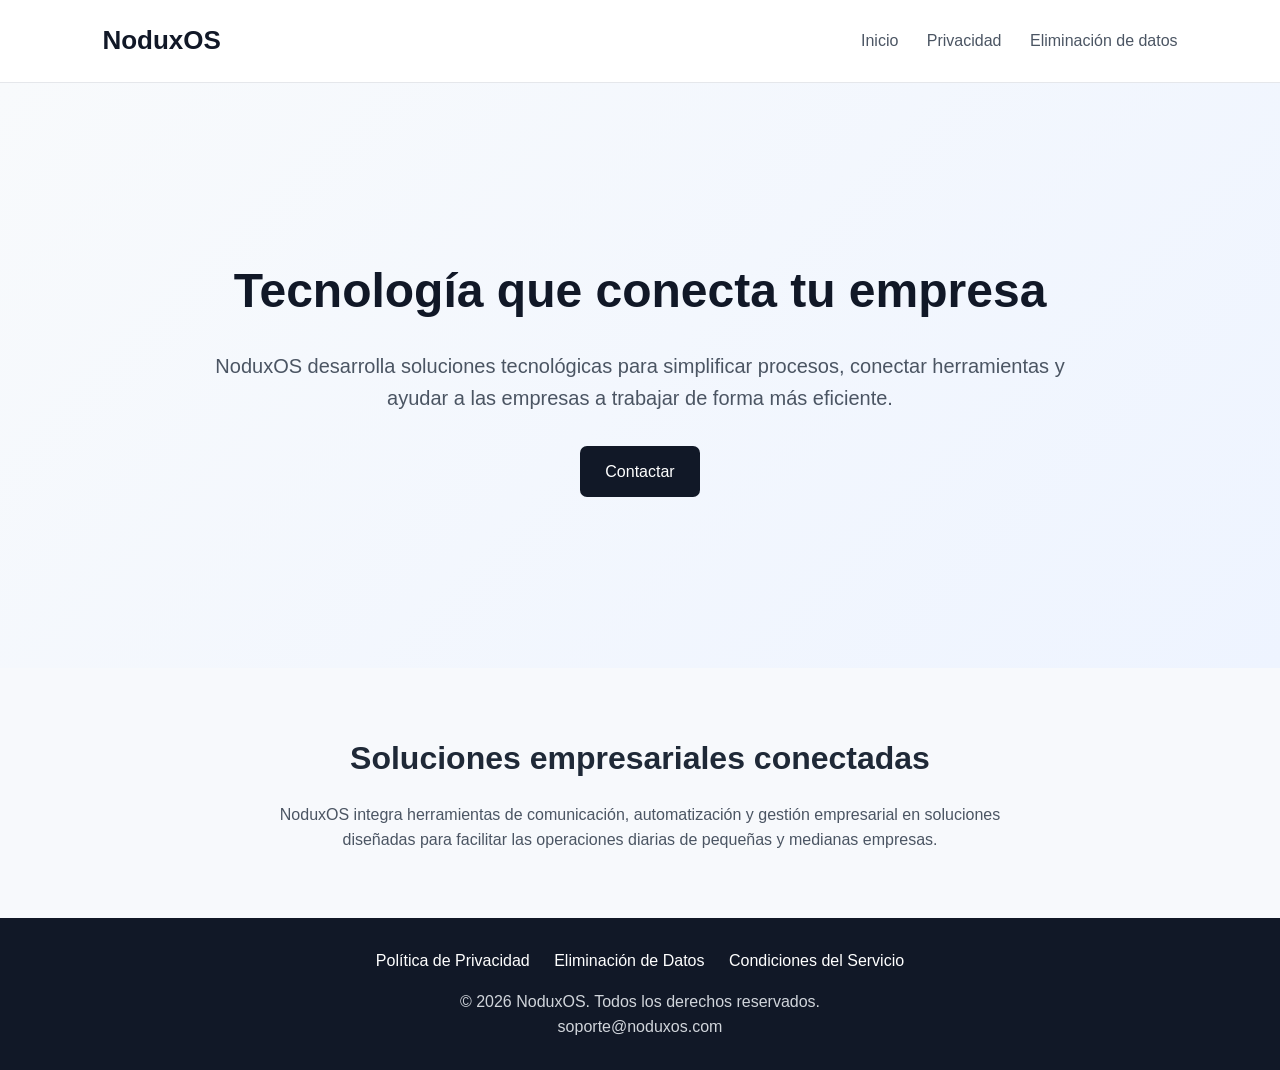
==== index.html @ 14323603 "Create index.html for NoduxOS website This HTML file sets up the structure and styling for the Nodux" ====
<!DOCTYPE html>
<html lang="es">
<head>
  <meta charset="UTF-8">
  <meta name="viewport" content="width=device-width, initial-scale=1.0">
  <meta name="description" content="NoduxOS - Soluciones tecnológicas para empresas">
  <title>NoduxOS | Tecnología para tu empresa</title>

  <style>
    * {
      box-sizing: border-box;
      margin: 0;
      padding: 0;
    }

    body {
      font-family: Arial, Helvetica, sans-serif;
      background: #f7f9fc;
      color: #1f2937;
      line-height: 1.6;
    }

    header {
      background: #ffffff;
      border-bottom: 1px solid #e5e7eb;
      padding: 20px 8%;
      display: flex;
      justify-content: space-between;
      align-items: center;
    }

    .logo {
      font-size: 26px;
      font-weight: bold;
      color: #111827;
    }

    nav a {
      color: #4b5563;
      text-decoration: none;
      margin-left: 24px;
    }

    nav a:hover {
      color: #111827;
    }

    .hero {
      min-height: 65vh;
      display: flex;
      align-items: center;
      justify-content: center;
      text-align: center;
      padding: 70px 20px;
      background: linear-gradient(135deg, #f8fafc, #eef4ff);
    }

    .hero-content {
      max-width: 850px;
    }

    .hero h1 {
      font-size: 48px;
      margin-bottom: 20px;
      color: #111827;
    }

    .hero p {
      font-size: 20px;
      color: #4b5563;
      margin-bottom: 32px;
    }

    .button {
      display: inline-block;
      padding: 13px 25px;
      background: #111827;
      color: white;
      text-decoration: none;
      border-radius: 7px;
    }

    .content {
      max-width: 1000px;
      margin: auto;
      padding: 65px 25px;
      text-align: center;
    }

    .content h2 {
      font-size: 32px;
      margin-bottom: 18px;
    }

    .content p {
      color: #4b5563;
      max-width: 750px;
      margin: auto;
    }

    footer {
      background: #111827;
      color: #d1d5db;
      text-align: center;
      padding: 30px 20px;
    }

    footer a {
      color: #ffffff;
      text-decoration: none;
      margin: 0 10px;
    }

    footer .links {
      margin-bottom: 15px;
    }

    @media (max-width: 700px) {
      header {
        flex-direction: column;
        gap: 15px;
      }

      nav a {
        margin: 0 8px;
      }

      .hero h1 {
        font-size: 36px;
      }

      .hero p {
        font-size: 18px;
      }
    }
  </style>
</head>

<body>

<header>
  <div class="logo">NoduxOS</div>

  <nav>
    <a href="/">Inicio</a>
    <a href="politica-de-privacidad.html">Privacidad</a>
    <a href="eliminacion-de-datos.html">Eliminación de datos</a>
  </nav>
</header>

<section class="hero">
  <div class="hero-content">
    <h1>Tecnología que conecta tu empresa</h1>

    <p>
      NoduxOS desarrolla soluciones tecnológicas para simplificar procesos,
      conectar herramientas y ayudar a las empresas a trabajar de forma
      más eficiente.
    </p>

    <a class="button" href="mailto:soporte@noduxos.com">
      Contactar
    </a>
  </div>
</section>

<section class="content">
  <h2>Soluciones empresariales conectadas</h2>

  <p>
    NoduxOS integra herramientas de comunicación, automatización y gestión
    empresarial en soluciones diseñadas para facilitar las operaciones
    diarias de pequeñas y medianas empresas.
  </p>
</section>

<footer>

  <div class="links">
    <a href="politica-de-privacidad.html">Política de Privacidad</a>
    <a href="eliminacion-de-datos.html">Eliminación de Datos</a>
    <a href="condiciones-del-servicio.html">Condiciones del Servicio</a>
  </div>

  <p>© 2026 NoduxOS. Todos los derechos reservados.</p>
  <p>soporte@noduxos.com</p>

</footer>

</body>
</html>
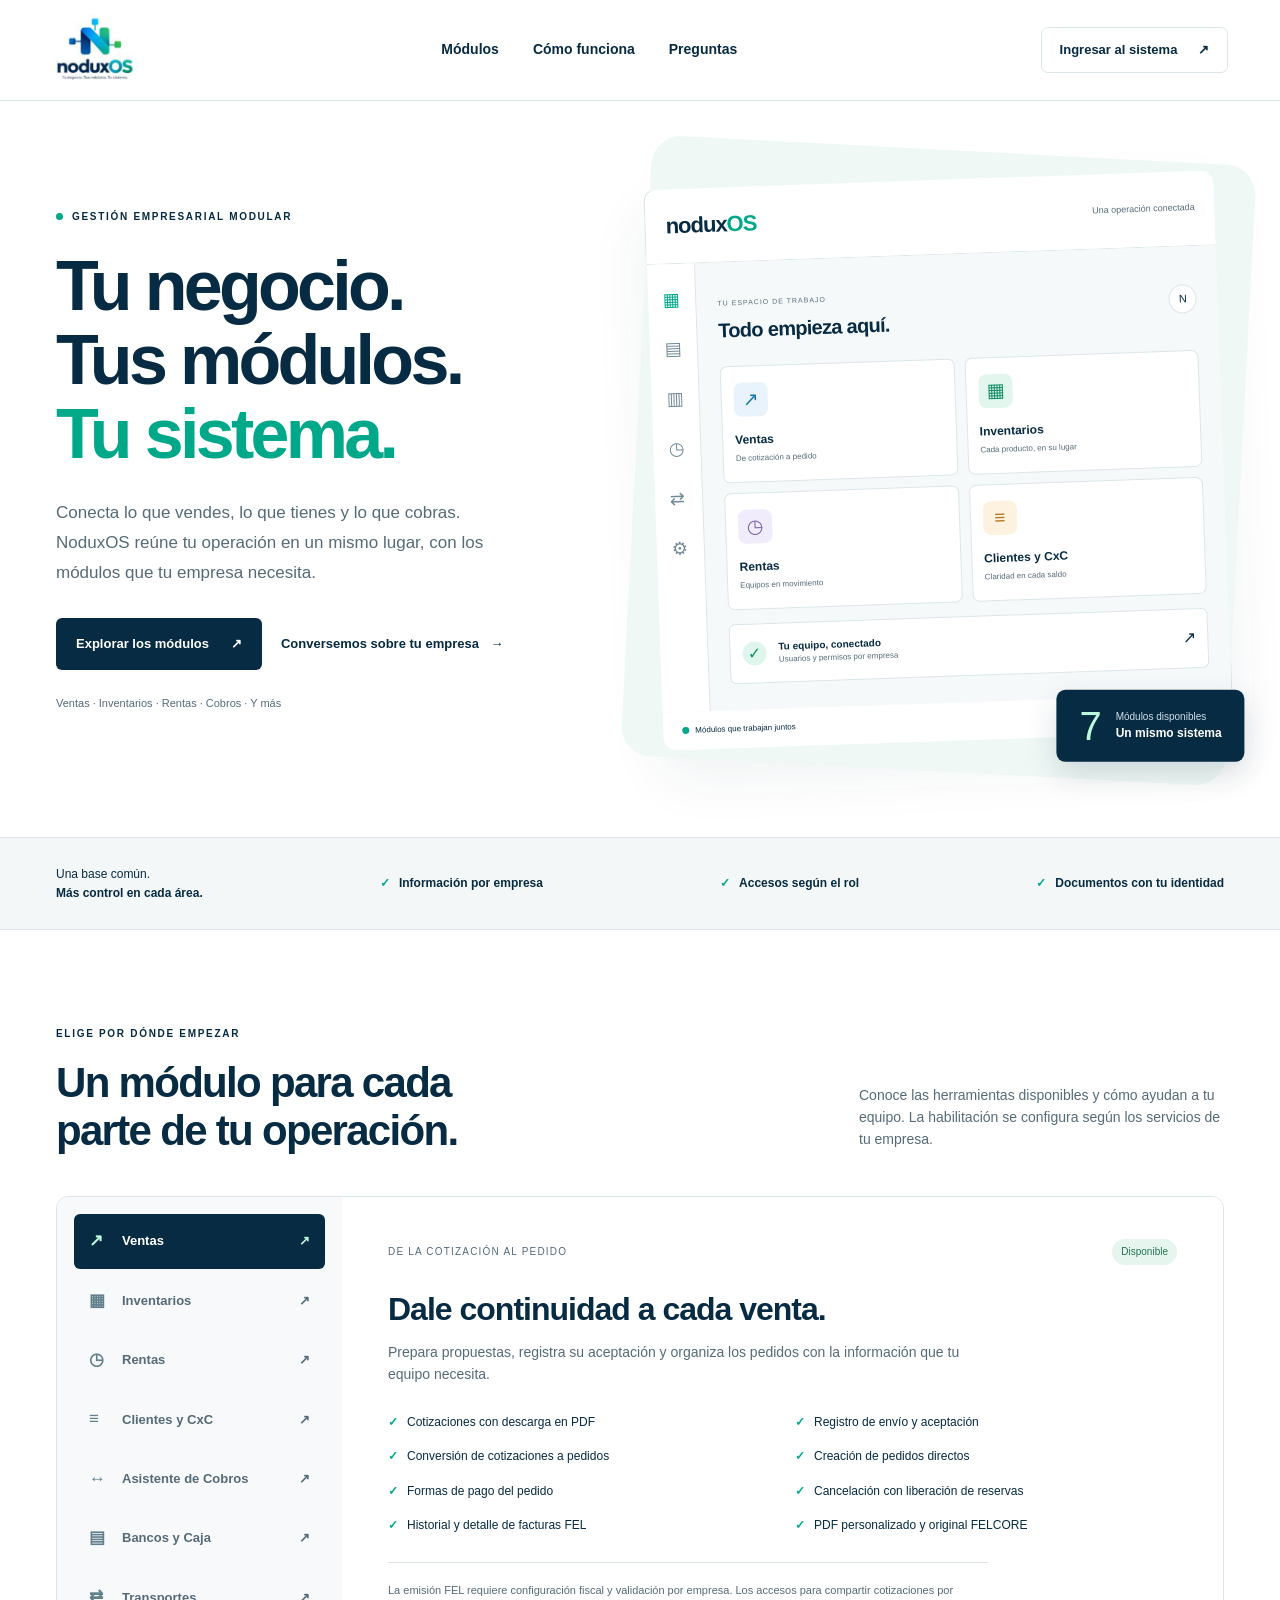
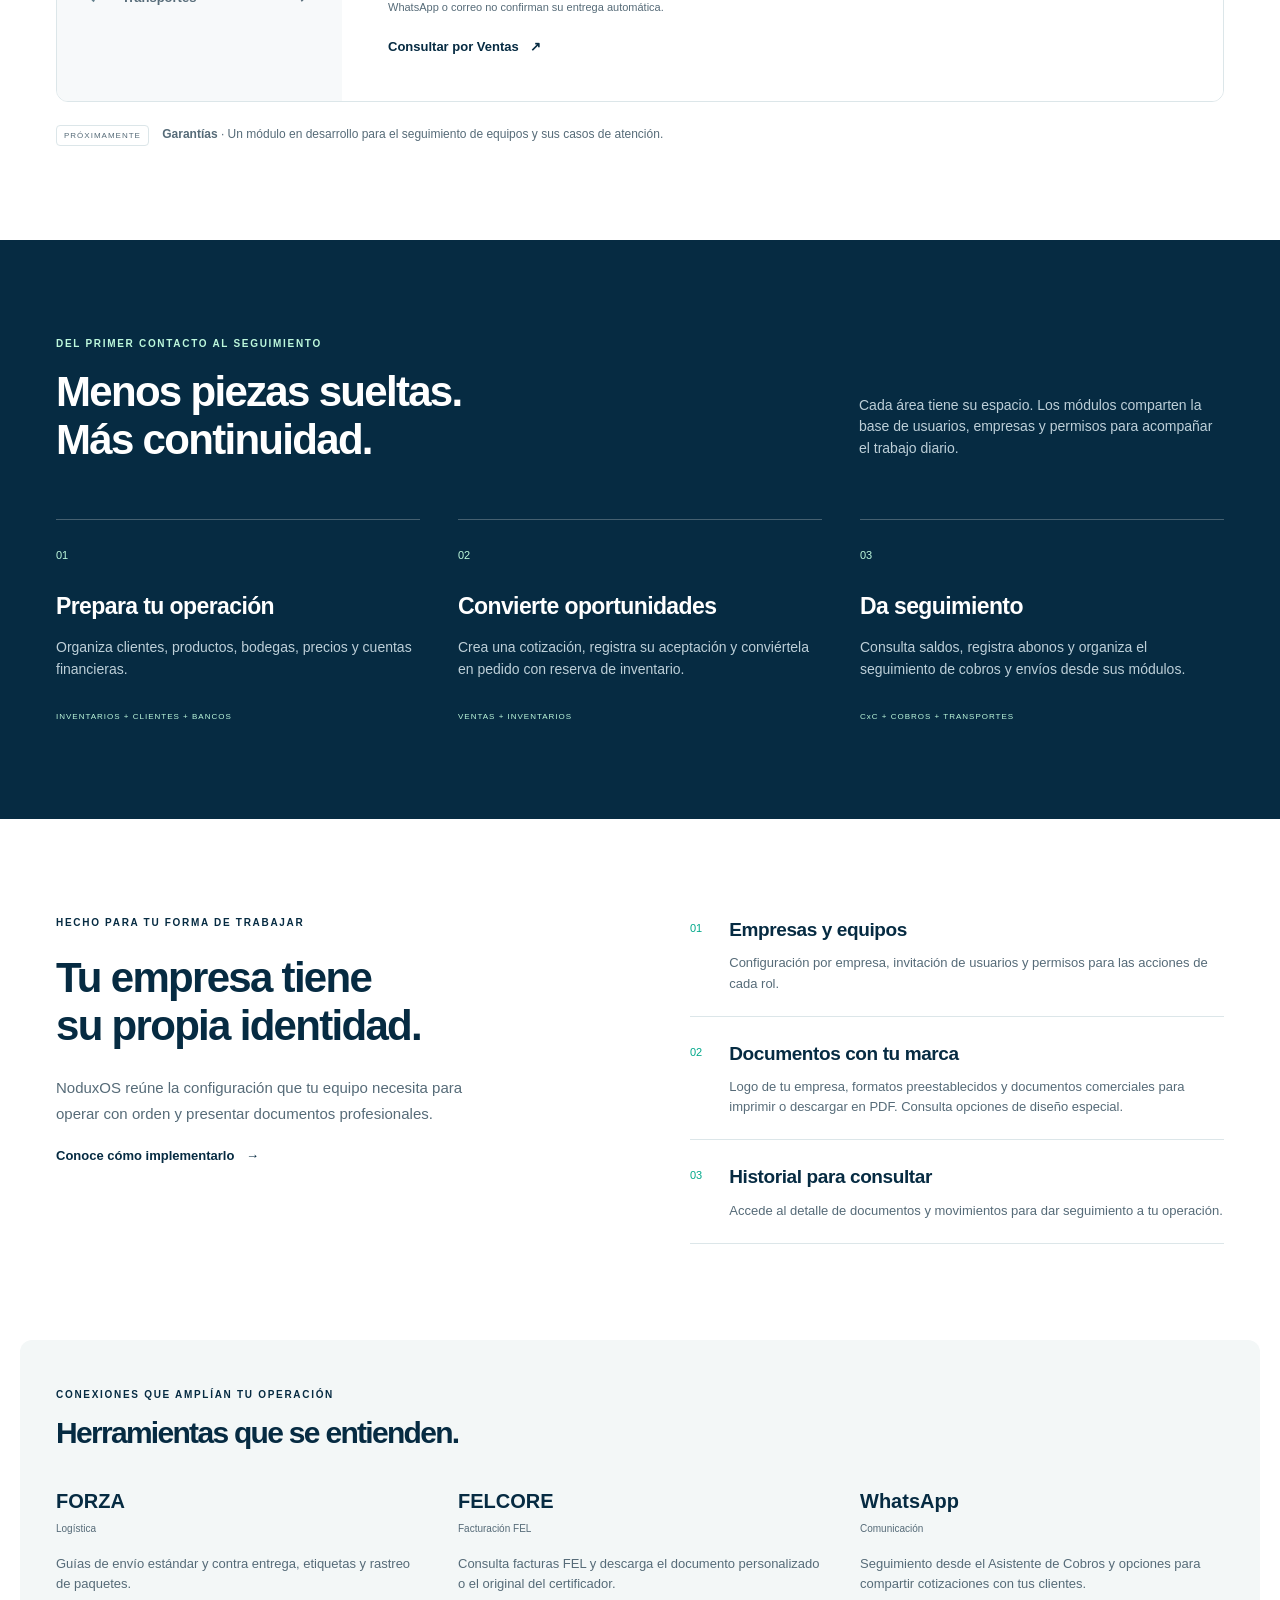
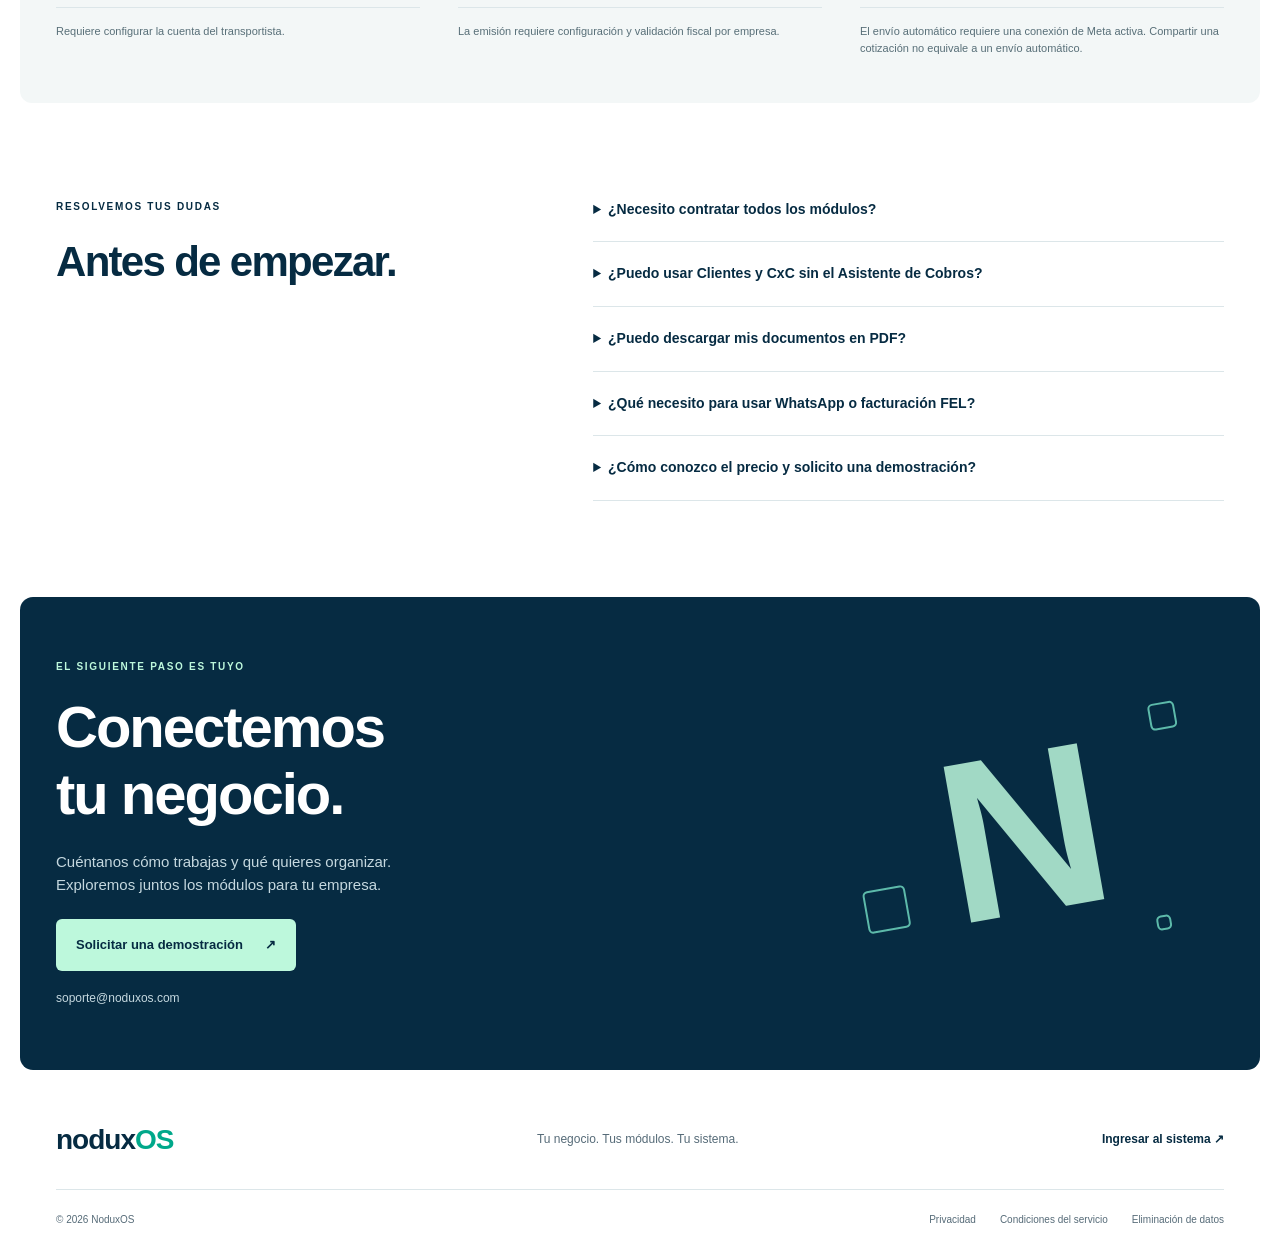
==== commit 310832f1: "Presentar módulos disponibles de NoduxOS en la web pública" ====
--- a/index.html
+++ b/index.html
@@ -1,191 +1,36 @@
-<!DOCTYPE html>
-<html lang="es">
+<!doctype html>
+<html lang="es-GT">
 <head>
-  <meta charset="UTF-8">
-  <meta name="viewport" content="width=device-width, initial-scale=1.0">
-  <meta name="description" content="NoduxOS - Soluciones tecnológicas para empresas">
-  <title>NoduxOS | Tecnología para tu empresa</title>
-
-  <style>
-    * {
-      box-sizing: border-box;
-      margin: 0;
-      padding: 0;
-    }
-
-    body {
-      font-family: Arial, Helvetica, sans-serif;
-      background: #f7f9fc;
-      color: #1f2937;
-      line-height: 1.6;
-    }
-
-    header {
-      background: #ffffff;
-      border-bottom: 1px solid #e5e7eb;
-      padding: 20px 8%;
-      display: flex;
-      justify-content: space-between;
-      align-items: center;
-    }
-
-    .logo {
-      font-size: 26px;
-      font-weight: bold;
-      color: #111827;
-    }
-
-    nav a {
-      color: #4b5563;
-      text-decoration: none;
-      margin-left: 24px;
-    }
-
-    nav a:hover {
-      color: #111827;
-    }
-
-    .hero {
-      min-height: 65vh;
-      display: flex;
-      align-items: center;
-      justify-content: center;
-      text-align: center;
-      padding: 70px 20px;
-      background: linear-gradient(135deg, #f8fafc, #eef4ff);
-    }
-
-    .hero-content {
-      max-width: 850px;
-    }
-
-    .hero h1 {
-      font-size: 48px;
-      margin-bottom: 20px;
-      color: #111827;
-    }
-
-    .hero p {
-      font-size: 20px;
-      color: #4b5563;
-      margin-bottom: 32px;
-    }
-
-    .button {
-      display: inline-block;
-      padding: 13px 25px;
-      background: #111827;
-      color: white;
-      text-decoration: none;
-      border-radius: 7px;
-    }
-
-    .content {
-      max-width: 1000px;
-      margin: auto;
-      padding: 65px 25px;
-      text-align: center;
-    }
-
-    .content h2 {
-      font-size: 32px;
-      margin-bottom: 18px;
-    }
-
-    .content p {
-      color: #4b5563;
-      max-width: 750px;
-      margin: auto;
-    }
-
-    footer {
-      background: #111827;
-      color: #d1d5db;
-      text-align: center;
-      padding: 30px 20px;
-    }
-
-    footer a {
-      color: #ffffff;
-      text-decoration: none;
-      margin: 0 10px;
-    }
-
-    footer .links {
-      margin-bottom: 15px;
-    }
-
-    @media (max-width: 700px) {
-      header {
-        flex-direction: column;
-        gap: 15px;
-      }
-
-      nav a {
-        margin: 0 8px;
-      }
-
-      .hero h1 {
-        font-size: 36px;
-      }
-
-      .hero p {
-        font-size: 18px;
-      }
-    }
-  </style>
+<meta charset="utf-8"><meta name="viewport" content="width=device-width,initial-scale=1">
+<title>NoduxOS | Tu negocio. Tus módulos. Tu sistema.</title>
+<meta name="description" content="Conecta ventas, inventarios, rentas, cuentas por cobrar, cobros, bancos y transportes con NoduxOS. Descubre los módulos para gestionar tu empresa en Guatemala.">
+<meta name="theme-color" content="#062b42"><link rel="canonical" href="https://noduxos.com/">
+<meta property="og:type" content="website"><meta property="og:locale" content="es_GT"><meta property="og:title" content="NoduxOS — Tu negocio. Tus módulos. Tu sistema."><meta property="og:description" content="Una operación conectada. Explora los módulos de ventas, inventarios, rentas, cobros, bancos y transportes."><meta property="og:url" content="https://noduxos.com/">
+<link rel="stylesheet" href="assets/site.css">
+<script type="module" src="assets/site.js"></script>
 </head>
-
 <body>
-
-<header>
-  <div class="logo">NoduxOS</div>
-
-  <nav>
-    <a href="/">Inicio</a>
-    <a href="politica-de-privacidad.html">Privacidad</a>
-    <a href="eliminacion-de-datos.html">Eliminación de datos</a>
-  </nav>
-</header>
-
-<section class="hero">
-  <div class="hero-content">
-    <h1>Tecnología que conecta tu empresa</h1>
-
-    <p>
-      NoduxOS desarrolla soluciones tecnológicas para simplificar procesos,
-      conectar herramientas y ayudar a las empresas a trabajar de forma
-      más eficiente.
-    </p>
-
-    <a class="button" href="mailto:soporte@noduxos.com">
-      Contactar
-    </a>
-  </div>
+<a class="skip" href="#contenido">Saltar al contenido</a>
+<header class="header"><a class="brand" href="#" aria-label="NoduxOS, inicio"><img class="brand-logo" width="76" height="76" alt="NoduxOS" src="[data-uri]"></a><nav aria-label="Navegación principal"><a href="#modulos">Módulos</a><a href="#conectados">Cómo funciona</a><a href="#preguntas">Preguntas</a></nav><a class="login" href="https://app.noduxos.com">Ingresar al sistema <span aria-hidden="true">↗</span></a></header>
+<main id="contenido">
+<section class="hero wrap">
+<div class="hero-copy"><p class="eyebrow"><span class="dot"></span> GESTIÓN EMPRESARIAL MODULAR</p><h1>Tu negocio.<br>Tus módulos.<br><em>Tu sistema.</em></h1><p class="intro">Conecta lo que vendes, lo que tienes y lo que cobras. NoduxOS reúne tu operación en un mismo lugar, con los módulos que tu empresa necesita.</p><div class="actions"><a class="button primary" href="#modulos">Explorar los módulos <span aria-hidden="true">↗</span></a><a class="text-link" href="#contacto">Conversemos sobre tu empresa <span aria-hidden="true">→</span></a></div><p class="hero-note">Ventas · Inventarios · Rentas · Cobros · Y más</p></div>
+<div class="product-scene" aria-label="Vista ilustrativa de módulos conectados en NoduxOS">
+<div class="scene-top"><span class="scene-brand">nodux<span>OS</span></span><span class="scene-label">Una operación conectada</span></div>
+<div class="scene-body"><aside class="scene-sidebar" aria-hidden="true"><span class="mini-active">▦</span><span>▤</span><span>▥</span><span>◷</span><span>⇄</span><span>⚙</span></aside><div class="scene-main"><div class="scene-heading"><div><span class="micro">TU ESPACIO DE TRABAJO</span><h2>Todo empieza aquí.</h2></div><span class="avatar">N</span></div><div class="scene-grid"><a href="#modulos" data-select="ventas"><span class="tile-icon blue">↗</span><b>Ventas</b><small>De cotización a pedido</small></a><a href="#modulos" data-select="inventarios"><span class="tile-icon mint">▦</span><b>Inventarios</b><small>Cada producto, en su lugar</small></a><a href="#modulos" data-select="rentas"><span class="tile-icon violet">◷</span><b>Rentas</b><small>Equipos en movimiento</small></a><a href="#modulos" data-select="cxc"><span class="tile-icon amber">≡</span><b>Clientes y CxC</b><small>Claridad en cada saldo</small></a></div><div class="scene-flow"><span class="flow-check">✓</span><div><b>Tu equipo, conectado</b><small>Usuarios y permisos por empresa</small></div><span aria-hidden="true">↗</span></div></div></div><div class="scene-footer"><span class="dot"></span> Módulos que trabajan juntos <span>Vista ilustrativa</span></div>
+<div class="floating-label"><span>7</span><div>Módulos disponibles<br><b>Un mismo sistema</b></div></div>
+</div>
 </section>
-
-<section class="content">
-  <h2>Soluciones empresariales conectadas</h2>
-
-  <p>
-    NoduxOS integra herramientas de comunicación, automatización y gestión
-    empresarial en soluciones diseñadas para facilitar las operaciones
-    diarias de pequeñas y medianas empresas.
-  </p>
-</section>
-
-<footer>
-
-  <div class="links">
-    <a href="politica-de-privacidad.html">Política de Privacidad</a>
-    <a href="eliminacion-de-datos.html">Eliminación de Datos</a>
-    <a href="condiciones-del-servicio.html">Condiciones del Servicio</a>
-  </div>
-
-  <p>© 2026 NoduxOS. Todos los derechos reservados.</p>
-  <p>soporte@noduxos.com</p>
-
-</footer>
-
-</body>
-</html>
+<section class="value-strip"><div class="wrap strip-inner"><p>Una base común.<br><strong>Más control en cada área.</strong></p><span>Información por empresa</span><span>Accesos según el rol</span><span>Documentos con tu identidad</span></div></section>
+<section id="modulos" class="section wrap"><div class="section-heading"><div><p class="eyebrow">ELIGE POR DÓNDE EMPEZAR</p><h2>Un módulo para cada<br>parte de tu operación.</h2></div><p>Conoce las herramientas disponibles y cómo ayudan a tu equipo. La habilitación se configura según los servicios de tu empresa.</p></div>
+<div class="module-explorer"><div class="module-tabs" role="tablist" aria-label="Módulos disponibles" aria-orientation="vertical"></div><article class="module-detail" id="module-panel" role="tabpanel" tabindex="0"></article></div>
+<noscript><div class="noscript-modules"><h3>Módulos disponibles</h3><p>Ventas permite crear cotizaciones y pedidos. Inventarios reúne productos, bodegas y compras. Rentas organiza equipos y revisiones. Clientes y CxC administra facturas, abonos y saldos. Asistente de Cobros facilita el seguimiento. Bancos y Caja controla cuentas y sesiones de caja. Transportes permite crear guías y rastrear paquetes con FORZA.</p></div></noscript>
+<p class="catalog-note"><span class="outline-tag">PRÓXIMAMENTE</span> <strong>Garantías</strong> · Un módulo en desarrollo para el seguimiento de equipos y sus casos de atención.</p></section>
+<section id="conectados" class="connected section"><div class="wrap"><div class="section-heading"><div><p class="eyebrow">DEL PRIMER CONTACTO AL SEGUIMIENTO</p><h2>Menos piezas sueltas.<br>Más continuidad.</h2></div><p>Cada área tiene su espacio. Los módulos comparten la base de usuarios, empresas y permisos para acompañar el trabajo diario.</p></div><div class="journey"><article><span class="step">01</span><h3>Prepara tu operación</h3><p>Organiza clientes, productos, bodegas, precios y cuentas financieras.</p><span class="journey-label">INVENTARIOS + CLIENTES + BANCOS</span></article><article><span class="step">02</span><h3>Convierte oportunidades</h3><p>Crea una cotización, registra su aceptación y conviértela en pedido con reserva de inventario.</p><span class="journey-label">VENTAS + INVENTARIOS</span></article><article><span class="step">03</span><h3>Da seguimiento</h3><p>Consulta saldos, registra abonos y organiza el seguimiento de cobros y envíos desde sus módulos.</p><span class="journey-label">CxC + COBROS + TRANSPORTES</span></article></div></div></section>
+<section class="section wrap foundation"><div><p class="eyebrow">HECHO PARA TU FORMA DE TRABAJAR</p><h2>Tu empresa tiene<br>su propia identidad.</h2><p class="intro">NoduxOS reúne la configuración que tu equipo necesita para operar con orden y presentar documentos profesionales.</p><a class="text-link" href="#contacto">Conoce cómo implementarlo <span aria-hidden="true">→</span></a></div><div class="foundation-list"><article><span>01</span><div><h3>Empresas y equipos</h3><p>Configuración por empresa, invitación de usuarios y permisos para las acciones de cada rol.</p></div></article><article><span>02</span><div><h3>Documentos con tu marca</h3><p>Logo de tu empresa, formatos preestablecidos y documentos comerciales para imprimir o descargar en PDF. Consulta opciones de diseño especial.</p></div></article><article><span>03</span><div><h3>Historial para consultar</h3><p>Accede al detalle de documentos y movimientos para dar seguimiento a tu operación.</p></div></article></div></section>
+<section class="integrations wrap"><div><p class="eyebrow">CONEXIONES QUE AMPLÍAN TU OPERACIÓN</p><h2>Herramientas que se entienden.</h2></div><div class="integration-grid"><article><h3>FORZA <span>Logística</span></h3><p>Guías de envío estándar y contra entrega, etiquetas y rastreo de paquetes.</p><small>Requiere configurar la cuenta del transportista.</small></article><article><h3>FELCORE <span>Facturación FEL</span></h3><p>Consulta facturas FEL y descarga el documento personalizado o el original del certificador.</p><small>La emisión requiere configuración y validación fiscal por empresa.</small></article><article><h3>WhatsApp <span>Comunicación</span></h3><p>Seguimiento desde el Asistente de Cobros y opciones para compartir cotizaciones con tus clientes.</p><small>El envío automático requiere una conexión de Meta activa. Compartir una cotización no equivale a un envío automático.</small></article></div></section>
+<section id="preguntas" class="section wrap faq"><div><p class="eyebrow">RESOLVEMOS TUS DUDAS</p><h2>Antes de empezar.</h2></div><div><details><summary>¿Necesito contratar todos los módulos?</summary><p>La plataforma es modular. Los servicios se habilitan por empresa. Conversemos sobre tu operación para definir los módulos y condiciones que necesitas.</p></details><details><summary>¿Puedo usar Clientes y CxC sin el Asistente de Cobros?</summary><p>Sí. Clientes y CxC funciona de forma independiente para consultar clientes, facturas, abonos y estados de cuenta. El Asistente agrega herramientas de seguimiento.</p></details><details><summary>¿Puedo descargar mis documentos en PDF?</summary><p>Sí. Ventas permite descargar cotizaciones y documentos comerciales. Para facturas FEL puedes consultar el formato personalizado y el original disponible del certificador.</p></details><details><summary>¿Qué necesito para usar WhatsApp o facturación FEL?</summary><p>Estas integraciones requieren configuración por empresa. WhatsApp necesita el registro y la conexión correspondiente en Meta. La emisión FEL requiere credenciales del certificador, datos fiscales y validación antes de comenzar a emitir.</p></details><details><summary>¿Cómo conozco el precio y solicito una demostración?</summary><p>Escríbenos a <a href="mailto:soporte@noduxos.com">soporte@noduxos.com</a> e indícanos el giro de tu empresa y los módulos que te interesan. Te ayudaremos a revisar el alcance y las condiciones de implementación.</p></details></div></section>
+<section id="contacto" class="contact wrap"><div><p class="eyebrow">EL SIGUIENTE PASO ES TUYO</p><h2>Conectemos<br>tu negocio.</h2><p>Cuéntanos cómo trabajas y qué quieres organizar.<br>Exploremos juntos los módulos para tu empresa.</p><a class="button light" href="mailto:soporte@noduxos.com?subject=Quiero%20conocer%20NoduxOS">Solicitar una demostración <span aria-hidden="true">↗</span></a><a class="contact-email" href="mailto:soporte@noduxos.com">soporte@noduxos.com</a></div><div class="contact-mark" aria-hidden="true"><span>N</span><i></i><i></i><i></i></div></section>
+</main>
+<footer class="wrap"><div class="footer-top"><a class="footer-brand" href="#">nodux<span>OS</span></a><p>Tu negocio. Tus módulos. Tu sistema.</p><a href="https://app.noduxos.com">Ingresar al sistema ↗</a></div><div class="footer-bottom"><p>© 2026 NoduxOS</p><nav aria-label="Información legal"><a href="politica-de-privacidad.html">Privacidad</a><a href="condiciones-del-servicio.html">Condiciones del servicio</a><a href="eliminacion-de-datos.html">Eliminación de datos</a></nav></div></footer>
+</body></html>
--- a/assets/site.css
+++ b/assets/site.css
@@ -0,0 +1 @@
+:root{--ink:#062b42;--muted:#566b78;--green:#00a88a;--mint:#bdf8dc;--line:#dce6e9;--pale:#f3f7f7}*{box-sizing:border-box}html{scroll-behavior:smooth;scroll-padding-top:110px}body{margin:0;color:var(--ink);background:#fff;font-family:Inter,Arial,Helvetica,sans-serif;line-height:1.55}a{color:inherit;text-decoration:none}button{font:inherit}a,button,summary{-webkit-tap-highlight-color:transparent}a:focus-visible,button:focus-visible,summary:focus-visible,[tabindex]:focus-visible{outline:3px solid #087ea4;outline-offset:5px}a:hover{text-decoration:underline}button{cursor:pointer}.wrap{max-width:1240px;margin:auto;padding-left:36px;padding-right:36px}.header{max-width:1440px;margin:auto;position:relative;display:flex;align-items:center;justify-content:space-between;height:101px;padding:0 52px;border-bottom:1px solid var(--line);gap:24px}.brand{height:88px;display:flex;align-items:center}.brand-logo{width:86px;height:86px;object-fit:contain}.header nav{display:flex;gap:34px;font-size:14px;font-weight:600}.login{border:1px solid var(--line);padding:12px 18px;border-radius:7px;font-size:13px;font-weight:700}.login span{margin-left:17px}.hero{display:grid;grid-template-columns:1fr 1.06fr;gap:42px;align-items:center;padding-top:78px;padding-bottom:95px}.eyebrow{font-size:10px;letter-spacing:1.7px;font-weight:800;display:flex;gap:9px;align-items:center;margin:0 0 24px}.dot{display:inline-block;width:7px;height:7px;background:var(--green);border-radius:50%;flex-shrink:0}h1,h2,h3,p{margin-top:0}h1{font-size:70px;line-height:1.06;letter-spacing:-3.7px;margin-bottom:27px;font-weight:750}h1 em{font-style:normal;color:var(--green)}.intro{font-size:17px;line-height:1.75;color:var(--muted);max-width:450px}.actions{display:flex;flex-wrap:wrap;gap:19px;align-items:center;margin-top:30px}.button{display:inline-flex;justify-content:space-between;align-items:center;gap:22px;border-radius:6px;padding:16px 20px;font-size:13px;font-weight:700}.button:hover{text-decoration:none;transform:translateY(-2px)}.primary{background:var(--ink);color:#fff}.text-link{font-size:13px;font-weight:700}.text-link span{margin-left:8px}.hero-note{font-size:11px;color:var(--muted);margin:25px 0 0}.product-scene{position:relative;border:1px solid #d4e4e8;border-radius:13px;background:white;box-shadow:0 24px 60px #12354a12;transform:rotate(-2deg);margin-left:8px}.product-scene:before{content:'';position:absolute;inset:-30px -18px;background:#eff8f5;border-radius:30px;transform:rotate(5deg);z-index:-1}.scene-top{padding:20px;display:flex;align-items:center;justify-content:space-between;border-bottom:1px solid var(--line);border-radius:13px 13px 0 0;background:white}.scene-brand{font-size:22px;font-weight:850;letter-spacing:-1px}.scene-brand span,.footer-brand span{color:var(--green)}.scene-label{font-size:9px;color:var(--muted)}.scene-body{display:flex;background:#f6f9fa}.scene-sidebar{display:flex;flex-direction:column;gap:22px;border-right:1px solid var(--line);padding:22px 15px;color:#718a96;background:white;font-size:18px}.mini-active{color:var(--green)}.scene-main{padding:26px 21px;flex:1;min-width:0}.scene-heading{display:flex;align-items:center;justify-content:space-between;margin-bottom:24px}.micro{font-size:7px;letter-spacing:1px;color:var(--muted)}.scene-heading h2{font-size:20px;letter-spacing:-.7px;margin:6px 0 0}.avatar{border:1px solid var(--line);padding:5px 9px;border-radius:50%;font-size:11px;background:white}.scene-grid{display:grid;grid-template-columns:1fr 1fr;gap:10px}.scene-grid a{background:white;border:1px solid var(--line);border-radius:7px;padding:16px 12px;display:flex;flex-direction:column}.scene-grid a:hover{border-color:var(--green);text-decoration:none}.tile-icon{font-size:19px;display:grid;place-items:center;width:34px;height:34px;border-radius:8px;margin-bottom:14px}.blue{background:#e9f3fc;color:#1c79ac}.mint{background:#e2f6ee;color:#138e68}.violet{background:#f0ecfc;color:#7464a8}.amber{background:#fcf2df;color:#ae7b23}.scene-grid b{font-size:12px}.scene-grid small{font-size:8px;color:var(--muted);margin-top:4px}.scene-flow{display:flex;align-items:center;gap:12px;padding:15px 12px;border:1px solid var(--line);border-radius:6px;margin-top:14px;background:white}.flow-check{background:#dff6ed;color:#138e68;border-radius:50%;width:24px;height:24px;text-align:center}.scene-flow div{flex:1}.scene-flow b,.scene-flow small{display:block;font-size:10px}.scene-flow small{font-size:8px;color:var(--muted)}.scene-footer{padding:13px 19px;background:white;border-radius:0 0 13px 13px;font-size:8px;display:flex;align-items:center;gap:6px}.scene-footer>span:last-child{margin-left:auto;color:#738792}.floating-label{position:absolute;right:-12px;bottom:-28px;display:flex;gap:14px;align-items:center;background:var(--ink);color:white;border-radius:9px;padding:16px 23px;box-shadow:0 12px 30px #082b4226;transform:rotate(2deg)}.floating-label>span{font-size:40px;color:var(--mint);line-height:1}.floating-label div{font-size:10px;color:#d1e1e9}.floating-label b{font-size:12px;color:white}.value-strip{border-block:1px solid var(--line);background:var(--pale)}.strip-inner{display:flex;align-items:center;justify-content:space-between;gap:20px;padding-top:27px;padding-bottom:27px}.strip-inner p{font-size:12px;margin:0}.strip-inner>span{font-size:12px;font-weight:600}.strip-inner>span:before{content:'✓';margin-right:9px;color:var(--green)}.section{padding-top:96px;padding-bottom:96px}.section-heading{display:flex;justify-content:space-between;align-items:end;gap:80px;margin-bottom:42px}h2{font-size:42px;line-height:1.14;letter-spacing:-1.7px;margin-bottom:0}.section-heading>p{max-width:365px;color:var(--muted);font-size:14px;margin-bottom:4px}.section-heading .eyebrow{margin-bottom:17px}.module-explorer{display:grid;grid-template-columns:285px 1fr;min-height:440px;border:1px solid var(--line);border-radius:12px;overflow:hidden}.module-tabs{padding:17px;background:#f7f9fa;display:flex;flex-direction:column;gap:5px}.module-tab{background:none;border:0;text-align:left;display:flex;gap:13px;align-items:center;border-radius:6px;color:var(--muted);padding:14px 15px;font-size:13px;font-weight:650}.module-tab>span:first-child{width:20px;color:#627f8c;font-size:17px}.module-tab>span:last-child{margin-left:auto}.module-tab[aria-selected=true]{background:var(--ink);color:white}.module-tab[aria-selected=true]>span{color:var(--mint)}.module-tab:hover{background:#e5eeee;color:var(--ink)}.module-detail{padding:42px 46px;background:white}.detail-top{display:flex;justify-content:space-between;align-items:center;margin-bottom:25px}.detail-kicker{font-size:10px;letter-spacing:1.2px;color:var(--muted)}.status{font-size:10px;background:#e6f6ee;color:#217450;padding:5px 9px;border-radius:20px}.module-detail h3{font-size:32px;letter-spacing:-1px;line-height:1.2;margin-bottom:14px}.module-detail>p{color:var(--muted);font-size:14px;max-width:600px}.feature-list{padding:0;list-style:none;display:grid;grid-template-columns:1fr 1fr;gap:16px 25px;margin:27px 0}.feature-list li{font-size:12px;display:flex;gap:9px}.feature-list li:before{content:'✓';color:var(--green);font-weight:bold}.module-note{font-size:11px!important;border-top:1px solid var(--line);padding-top:19px;margin-bottom:18px}.catalog-note{font-size:12px;color:var(--muted);margin:23px 0 0}.outline-tag{font-size:8px;letter-spacing:1px;border:1px solid var(--line);padding:5px 7px;margin-right:10px;border-radius:4px}.connected{background:var(--ink);color:white}.connected .eyebrow{color:var(--mint)}.connected .section-heading>p{color:#bdcfd8}.journey{display:grid;grid-template-columns:repeat(3,1fr);gap:38px;margin-top:55px}.journey article{border-top:1px solid #456070;padding-top:22px}.step{font-size:11px;color:var(--mint)}.journey h3{font-size:23px;letter-spacing:-.6px;margin:22px 0 13px}.journey p{font-size:14px;color:#bdcfd8}.journey-label{display:block;font-size:8px;letter-spacing:1px;color:var(--mint);margin-top:30px}.foundation{display:grid;grid-template-columns:1fr 1fr;gap:100px}.foundation .intro{margin-top:25px;font-size:15px}.foundation-list article{display:flex;gap:27px;border-bottom:1px solid var(--line);padding:22px 0}.foundation-list article:first-child{padding-top:0}.foundation-list article>span{font-size:11px;color:var(--green);margin-top:5px}.foundation-list h3{font-size:19px;margin-bottom:9px;letter-spacing:-.4px}.foundation-list p{color:var(--muted);font-size:13px;margin-bottom:0}.integrations{padding-top:47px;padding-bottom:45px;background:var(--pale);border-radius:12px}.integrations h2{font-size:30px}.integrations .eyebrow{margin-bottom:14px}.integration-grid{display:grid;grid-template-columns:repeat(3,1fr);gap:38px;margin-top:35px}.integration-grid h3{font-size:20px;margin-bottom:18px}.integration-grid h3 span{display:block;font-size:10px;font-weight:400;color:var(--muted);margin-top:4px}.integration-grid p{font-size:13px;color:var(--muted)}.integration-grid small{font-size:11px;display:block;color:#586f78;border-top:1px solid var(--line);padding-top:15px}.faq{display:grid;grid-template-columns:1fr 1.35fr;gap:70px}.faq details{border-bottom:1px solid var(--line);padding:21px 0}.faq details:first-child{padding-top:0}.faq summary{cursor:pointer;font-size:14px;font-weight:650;padding-right:20px}.faq details p{color:var(--muted);font-size:13px;margin:17px 0 0}.faq details a{text-decoration:underline}.contact{background:var(--ink);color:white;border-radius:13px;padding-top:62px;padding-bottom:62px;display:flex;justify-content:space-between;align-items:center;overflow:hidden}.contact .eyebrow{color:var(--mint);margin-bottom:20px}.contact h2{font-size:58px;letter-spacing:-2px}.contact p:not(.eyebrow){font-size:15px;color:#c5d8df;margin:23px 0}.light{background:var(--mint);color:var(--ink)}.contact-email{font-size:12px;display:block;margin-top:18px;color:#c5d8df}.contact-mark{width:340px;height:280px;position:relative;display:grid;place-items:center;margin-right:30px;transform:rotate(-10deg)}.contact-mark>span{font-size:230px;font-weight:900;color:var(--mint);line-height:1;opacity:.85}.contact-mark i{position:absolute;width:27px;height:27px;border:2px solid #5dbaaa;border-radius:5px;right:0;top:35px}.contact-mark i:nth-child(3){left:0;top:170px;width:43px;height:43px}.contact-mark i:nth-child(4){right:40px;top:245px;width:15px;height:15px}footer{padding-top:48px!important;padding-bottom:30px!important}.footer-top,.footer-bottom{display:flex;align-items:center;justify-content:space-between;gap:20px}.footer-brand{font-size:28px;font-weight:850;letter-spacing:-1px}.footer-top p{font-size:12px;color:var(--muted);margin:0}.footer-top>a:last-child{font-size:12px;font-weight:600}.footer-bottom{margin-top:28px;border-top:1px solid var(--line);padding-top:22px;color:var(--muted);font-size:10px}.footer-bottom p{margin:0}.footer-bottom nav{display:flex;gap:24px}.skip{position:absolute;top:-100px;left:15px;background:white;padding:15px;z-index:10}.skip:focus{top:5px}.noscript-modules{padding:20px}.module-explorer:has(.module-tabs:empty){display:none}@media(min-width:1440px){.hero{padding-top:100px;padding-bottom:115px}}@media(max-width:1050px){h1{font-size:57px}.hero{gap:24px}.header{padding:0 30px}.scene-main{padding:20px 12px}.scene-sidebar{padding:20px 10px}.scene-heading h2{font-size:17px}.floating-label{right:0}.section-heading{gap:35px}.foundation{gap:55px}.module-explorer{grid-template-columns:240px 1fr}.module-detail{padding:30px}.contact{margin:0 22px}.integrations{margin:0 22px}}@media(max-width:760px){.wrap{padding-left:23px;padding-right:23px}.header{padding:0 18px;height:84px;gap:10px}.brand-logo{width:70px;height:70px}.header nav{gap:16px;font-size:12px}.header nav a:nth-child(2),.header nav a:nth-child(3){display:none}.login{font-size:11px;padding:10px}.login span{margin-left:5px}.hero{grid-template-columns:1fr;padding-top:45px;padding-bottom:65px;gap:52px}h1{font-size:59px;letter-spacing:-3px}.intro{font-size:16px}.hero-copy .eyebrow{font-size:9px}.hero-note{font-size:10px}.product-scene{margin:0 8px 10px}.scene-main{padding:22px 18px}.scene-heading h2{font-size:22px}.scene-grid a{padding:15px}.scene-grid b{font-size:13px}.scene-grid small{font-size:9px}.scene-sidebar{padding:22px 13px}.scene-top{padding:17px}.scene-label{font-size:8px}.floating-label{bottom:-24px;right:0;padding:12px 19px}.floating-label>span{font-size:31px}.strip-inner{display:grid;grid-template-columns:1fr 1fr;padding-top:24px;padding-bottom:24px;gap:20px}.strip-inner>span{font-size:10px}.strip-inner p{font-size:11px}.section{padding-top:65px;padding-bottom:65px}.section-heading{display:block;margin-bottom:29px}h2{font-size:33px;letter-spacing:-1.3px}.section-heading>p{margin:22px 0 0;max-width:none;font-size:13px}.eyebrow{font-size:9px}.module-explorer{display:block}.module-tabs{display:flex;flex-direction:row;overflow-x:auto;padding:12px;gap:7px}.module-tab{flex-shrink:0;padding:12px;font-size:12px;gap:7px}.module-tab>span:last-child{display:none}.module-detail{padding:27px 22px}.module-detail h3{font-size:28px}.module-detail>p{font-size:13px}.feature-list{grid-template-columns:1fr;gap:13px}.feature-list li{font-size:12px}.catalog-note{font-size:11px;line-height:1.9}.journey{grid-template-columns:1fr;gap:25px;margin-top:35px}.journey h3{margin-top:14px}.journey-label{margin-top:20px}.foundation{grid-template-columns:1fr;gap:35px}.integration-grid{grid-template-columns:1fr;gap:29px}.integrations{margin:0 15px;padding:32px 23px}.integrations h2{font-size:27px}.integration-grid h3 span{display:inline;margin-left:9px}.faq{grid-template-columns:1fr;gap:33px}.faq summary{font-size:13px}.contact{margin:0 15px;padding:38px 25px}.contact h2{font-size:47px}.contact-mark{display:none}.contact .eyebrow{font-size:8px}.footer-top{flex-wrap:wrap}.footer-top p{width:100%;order:3;font-size:11px}.footer-bottom{align-items:start;gap:14px}.footer-bottom nav{flex-direction:column;gap:10px}.footer-bottom p{white-space:nowrap}}@media(prefers-reduced-motion:reduce){html{scroll-behavior:auto}.button:hover{transform:none}}
